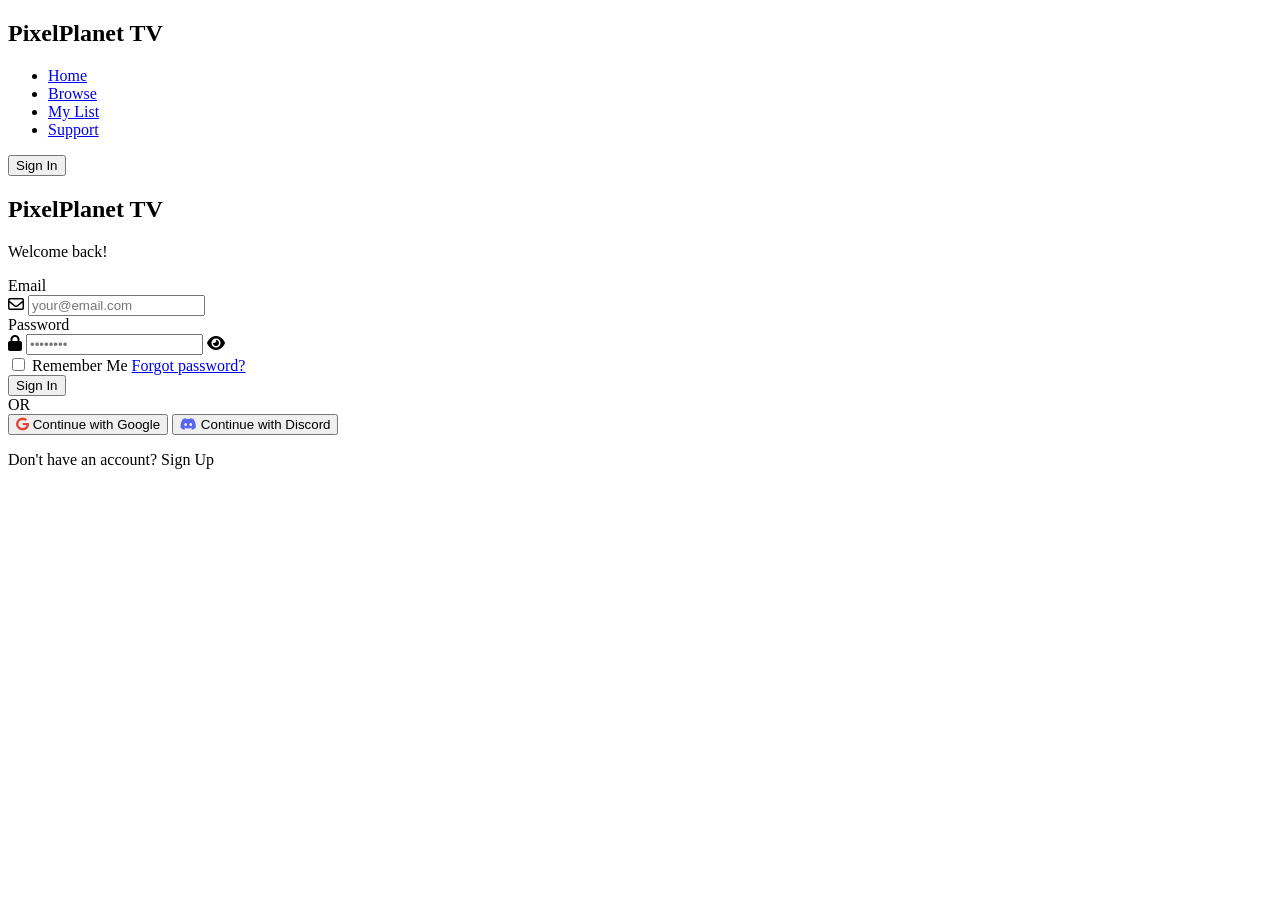
==== index.html @ cd32066d "Add initial index.html for authentication page Initial HTML structure for PixelPlanet TV authenticat" ====
<!DOCTYPE html>
<html lang="en">
<head>
    <meta charset="UTF-8">
    <meta name="viewport" content="width=device-width, initial-scale=1.0">
    <title>PixelPlanet TV - Stream Your World</title>
    <link rel="stylesheet" href="css/style.css">
    <link rel="stylesheet" href="css/auth.css">
    <!-- FontAwesome for Icons -->
    <link rel="stylesheet" href="https://cdnjs.cloudflare.com/ajax/libs/font-awesome/6.4.0/css/all.min.css">
</head>
<body class="dark-mode">
    <!-- Navigation Bar -->
    <nav class="navbar">
        <div class="logo-container">
            <h1 class="brand-logo">PixelPlanet <span>TV</span></h1>
        </div>
        <ul class="nav-links">
            <li><a href="#">Home</a></li>
            <li><a href="#">Browse</a></li>
            <li><a href="#">My List</a></li>
            <li><a href="#">Support</a></li>
        </ul>
        <button class="btn-primary pill-btn" id="navSignInBtn">Sign In</button>
    </nav>

    <!-- Main Authentication Container -->
    <main class="auth-wrapper">
        <div class="glass-card auth-card">
            <div class="card-header">
                <h2 class="brand-logo-large">PixelPlanet <span>TV</span></h2>
                <p id="authSubtitle">Welcome back!</p>
            </div>

            <form id="authForm" class="auth-form">
                <!-- Username (Hidden on Login) -->
                <div class="input-group signup-only" style="display: none;">
                    <label for="username">Username</label>
                    <div class="input-wrapper">
                        <i class="fa-solid fa-user"></i>
                        <input type="text" id="username" placeholder="Choose a username">
                    </div>
                </div>

                <!-- Email -->
                <div class="input-group">
                    <label for="email">Email</label>
                    <div class="input-wrapper">
                        <i class="fa-regular fa-envelope"></i>
                        <input type="email" id="email" placeholder="your@email.com" required>
                    </div>
                </div>

                <!-- Password -->
                <div class="input-group">
                    <label for="password">Password</label>
                    <div class="input-wrapper">
                        <i class="fa-solid fa-lock"></i>
                        <input type="password" id="password" placeholder="••••••••" required>
                        <i class="fa-solid fa-eye eye-icon" id="togglePassword"></i>
                    </div>
                </div>

                <!-- Confirm Password (Hidden on Login) -->
                <div class="input-group signup-only" style="display: none;">
                    <label for="confirmPassword">Confirm Password</label>
                    <div class="input-wrapper">
                        <i class="fa-solid fa-lock"></i>
                        <input type="password" id="confirmPassword" placeholder="••••••••">
                    </div>
                </div>

                <!-- Profile Picture (Hidden on Login) -->
                <div class="input-group signup-only" style="display: none;">
                    <label for="profilePic">Profile Picture</label>
                    <div class="input-wrapper file-wrapper">
                        <i class="fa-solid fa-image"></i>
                        <input type="file" id="profilePic" accept="image/png, image/jpeg">
                    </div>
                </div>

                <!-- Extra Options -->
                <div class="auth-options">
                    <label class="remember-me">
                        <input type="checkbox" id="rememberMe"> Remember Me
                    </label>
                    <a href="#" class="forgot-link login-only">Forgot password?</a>
                </div>

                <!-- Submit Button -->
                <button type="submit" class="btn-primary full-width" id="submitBtn">Sign In</button>
            </form>

            <div class="divider">
                <span>OR</span>
            </div>

            <!-- Social Logins -->
            <div class="social-login">
                <button class="btn-social">
                    <i class="fa-brands fa-google" style="color: #ea4335;"></i> Continue with Google
                </button>
                <button class="btn-social">
                    <i class="fa-brands fa-discord" style="color: #5865F2;"></i> Continue with Discord
                </button>
            </div>

            <!-- Toggle Auth State -->
            <div class="auth-footer">
                <p id="toggleText">Don't have an account? <span class="accent-link" id="toggleAuthMode">Sign Up</span></p>
            </div>
        </div>
    </main>

    <script src="js/auth.js"></script>
</body>
</html>
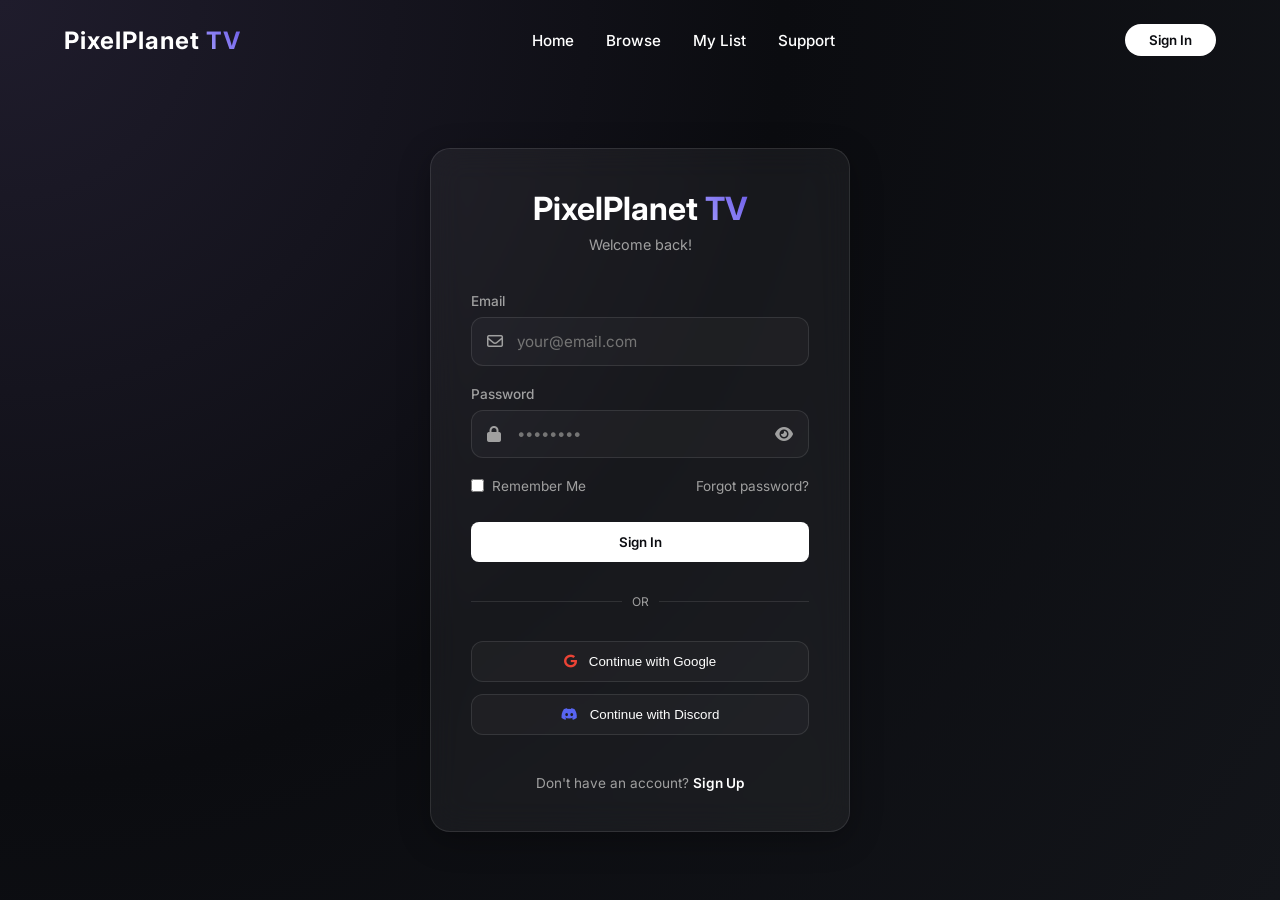
==== commit bdc61744: "Update index.html" ====
--- a/index.html
+++ b/index.html
@@ -111,6 +111,7 @@
             </div>
         </div>
     </main>
+    
 
     <script src="js/auth.js"></script>
 </body>
--- a/css/style.css
+++ b/css/style.css
@@ -0,0 +1,124 @@
+/* Google Fonts */
+@import url('https://fonts.googleapis.com/css2?family=Inter:wght@300;400;500;600;700&display=swap');
+
+:root {
+    /* Dark Mode Defaults */
+    --bg-color: #0b0c10;
+    --bg-gradient: radial-gradient(circle at top left, #1f1c2c, #0b0c10, #13151a);
+    --text-primary: #ffffff;
+    --text-secondary: #a0a0a0;
+    --accent-color: #6c5ce7;
+    --accent-hover: #5b4bc4;
+    --glass-bg: rgba(255, 255, 255, 0.05);
+    --glass-border: rgba(255, 255, 255, 0.1);
+    --input-bg: rgba(255, 255, 255, 0.03);
+    --font-main: 'Inter', sans-serif;
+    --border-radius: 12px;
+    --transition: all 0.3s cubic-bezier(0.25, 0.8, 0.25, 1);
+}
+
+/* Light Mode Variables (Will be toggled via JS later) */
+.light-mode {
+    --bg-color: #f4f4f9;
+    --bg-gradient: radial-gradient(circle at top left, #e0e0e0, #f4f4f9, #ffffff);
+    --text-primary: #121212;
+    --text-secondary: #555555;
+    --glass-bg: rgba(0, 0, 0, 0.05);
+    --glass-border: rgba(0, 0, 0, 0.1);
+    --input-bg: rgba(0, 0, 0, 0.03);
+}
+
+* {
+    margin: 0;
+    padding: 0;
+    box-sizing: border-box;
+}
+
+body {
+    font-family: var(--font-main);
+    background: var(--bg-gradient);
+    background-color: var(--bg-color);
+    color: var(--text-primary);
+    min-height: 100vh;
+    display: flex;
+    flex-direction: column;
+    overflow-x: hidden;
+}
+
+/* Typography & Branding */
+.brand-logo {
+    font-size: 1.5rem;
+    font-weight: 700;
+    letter-spacing: 1px;
+}
+
+.brand-logo span, .brand-logo-large span {
+    background: linear-gradient(45deg, #a29bfe, var(--accent-color));
+    -webkit-background-clip: text;
+    -webkit-text-fill-color: transparent;
+}
+
+/* Global Navigation */
+.navbar {
+    display: flex;
+    justify-content: space-between;
+    align-items: center;
+    padding: 1.5rem 4rem;
+    background: transparent;
+}
+
+.nav-links {
+    display: flex;
+    gap: 2rem;
+    list-style: none;
+}
+
+.nav-links a {
+    color: var(--text-primary);
+    text-decoration: none;
+    font-weight: 500;
+    font-size: 0.95rem;
+    transition: var(--transition);
+}
+
+.nav-links a:hover {
+    color: var(--accent-color);
+}
+
+/* Buttons */
+.btn-primary {
+    background-color: var(--text-primary);
+    color: var(--bg-color);
+    border: none;
+    padding: 0.75rem 1.5rem;
+    border-radius: 8px;
+    font-weight: 600;
+    font-family: inherit;
+    cursor: pointer;
+    transition: var(--transition);
+}
+
+.btn-primary:hover {
+    transform: translateY(-2px);
+    box-shadow: 0 5px 15px rgba(255,255,255,0.2);
+}
+
+.pill-btn {
+    border-radius: 50px;
+    padding: 0.5rem 1.5rem;
+}
+
+/* Utilities */
+.glass-card {
+    background: var(--glass-bg);
+    backdrop-filter: blur(16px);
+    -webkit-backdrop-filter: blur(16px);
+    border: 1px solid var(--glass-border);
+    border-radius: 20px;
+    box-shadow: 0 8px 32px rgba(0, 0, 0, 0.3);
+}
+
+@media (max-width: 768px) {
+    .nav-links { display: none; }
+    .navbar { padding: 1rem 1.5rem; }
+}
--- a/css/auth.css
+++ b/css/auth.css
@@ -0,0 +1,184 @@
+.auth-wrapper {
+    flex: 1;
+    display: flex;
+    justify-content: center;
+    align-items: center;
+    padding: 2rem;
+}
+
+.auth-card {
+    width: 100%;
+    max-width: 420px;
+    padding: 2.5rem;
+    display: flex;
+    flex-direction: column;
+    gap: 1.5rem;
+    animation: fadeIn 0.5s ease-out forwards;
+}
+
+@keyframes fadeIn {
+    from { opacity: 0; transform: translateY(20px); }
+    to { opacity: 1; transform: translateY(0); }
+}
+
+.card-header {
+    text-align: center;
+    margin-bottom: 1rem;
+}
+
+.brand-logo-large {
+    font-size: 2rem;
+    font-weight: 700;
+    margin-bottom: 0.5rem;
+}
+
+.card-header p {
+    color: var(--text-secondary);
+    font-size: 0.9rem;
+}
+
+/* Forms and Inputs */
+.auth-form {
+    display: flex;
+    flex-direction: column;
+    gap: 1.25rem;
+}
+
+.input-group label {
+    display: block;
+    font-size: 0.85rem;
+    font-weight: 500;
+    margin-bottom: 0.5rem;
+    color: var(--text-secondary);
+}
+
+.input-wrapper {
+    position: relative;
+    display: flex;
+    align-items: center;
+}
+
+.input-wrapper i {
+    position: absolute;
+    left: 1rem;
+    color: var(--text-secondary);
+    font-size: 1rem;
+}
+
+.input-wrapper input {
+    width: 100%;
+    padding: 0.85rem 1rem 0.85rem 2.8rem;
+    background: var(--input-bg);
+    border: 1px solid var(--glass-border);
+    border-radius: var(--border-radius);
+    color: var(--text-primary);
+    font-family: inherit;
+    font-size: 0.95rem;
+    outline: none;
+    transition: var(--transition);
+}
+
+.input-wrapper input:focus {
+    border-color: var(--accent-color);
+    background: rgba(255, 255, 255, 0.08);
+}
+
+.eye-icon {
+    left: auto !important;
+    right: 1rem;
+    cursor: pointer;
+    transition: var(--transition);
+}
+
+.eye-icon:hover {
+    color: var(--text-primary);
+}
+
+/* Extras */
+.auth-options {
+    display: flex;
+    justify-content: space-between;
+    align-items: center;
+    font-size: 0.85rem;
+}
+
+.remember-me {
+    display: flex;
+    align-items: center;
+    gap: 0.5rem;
+    cursor: pointer;
+    color: var(--text-secondary);
+}
+
+.forgot-link {
+    color: var(--text-secondary);
+    text-decoration: none;
+    transition: var(--transition);
+}
+
+.forgot-link:hover {
+    color: var(--text-primary);
+}
+
+.full-width {
+    width: 100%;
+    margin-top: 0.5rem;
+}
+
+/* Dividers & Social */
+.divider {
+    display: flex;
+    align-items: center;
+    text-align: center;
+    color: var(--text-secondary);
+    font-size: 0.75rem;
+    margin: 0.5rem 0;
+}
+
+.divider::before, .divider::after {
+    content: '';
+    flex: 1;
+    border-bottom: 1px solid var(--glass-border);
+}
+
+.divider span {
+    padding: 0 10px;
+}
+
+.social-login {
+    display: flex;
+    flex-direction: column;
+    gap: 0.75rem;
+}
+
+.btn-social {
+    background: var(--input-bg);
+    border: 1px solid var(--glass-border);
+    color: var(--text-primary);
+    padding: 0.75rem;
+    border-radius: var(--border-radius);
+    display: flex;
+    justify-content: center;
+    align-items: center;
+    gap: 0.75rem;
+    font-weight: 500;
+    cursor: pointer;
+    transition: var(--transition);
+}
+
+.btn-social:hover {
+    background: rgba(255, 255, 255, 0.1);
+}
+
+.auth-footer {
+    text-align: center;
+    font-size: 0.85rem;
+    color: var(--text-secondary);
+    margin-top: 1rem;
+}
+
+.accent-link {
+    color: var(--text-primary);
+    font-weight: 600;
+    cursor: pointer;
+}
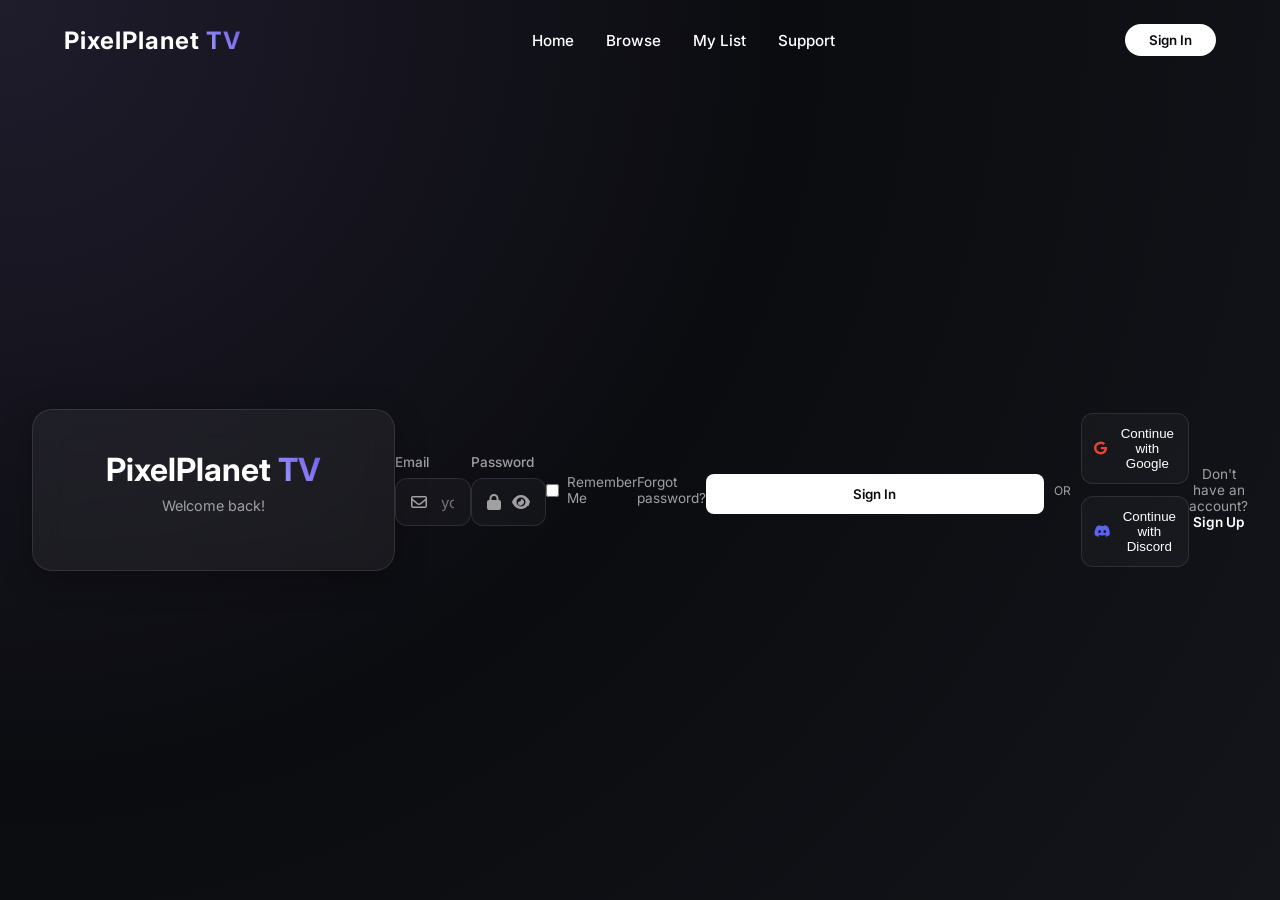
==== commit 4e2d651f: "Update signup form with username privacy note Added a note about username privacy in the signup form" ====
--- a/index.html
+++ b/index.html
@@ -32,14 +32,15 @@
                 <p id="authSubtitle">Welcome back!</p>
             </div>
 
-            <form id="authForm" class="auth-form">
-                <!-- Username (Hidden on Login) -->
+         <!-- Username (Hidden on Login) -->
                 <div class="input-group signup-only" style="display: none;">
                     <label for="username">Username</label>
                     <div class="input-wrapper">
                         <i class="fa-solid fa-user"></i>
                         <input type="text" id="username" placeholder="Choose a username">
                     </div>
+                    <p style="font-size: 0.75rem; color: var(--text-secondary); margin-top: 0.4rem;">We will never ask for your real name!</p>
+                </div>
                 </div>
 
                 <!-- Email -->
@@ -113,6 +114,7 @@
     </main>
     
 
+<script src="js/nav.js"></script>
     <script src="js/auth.js"></script>
 </body>
 </html>
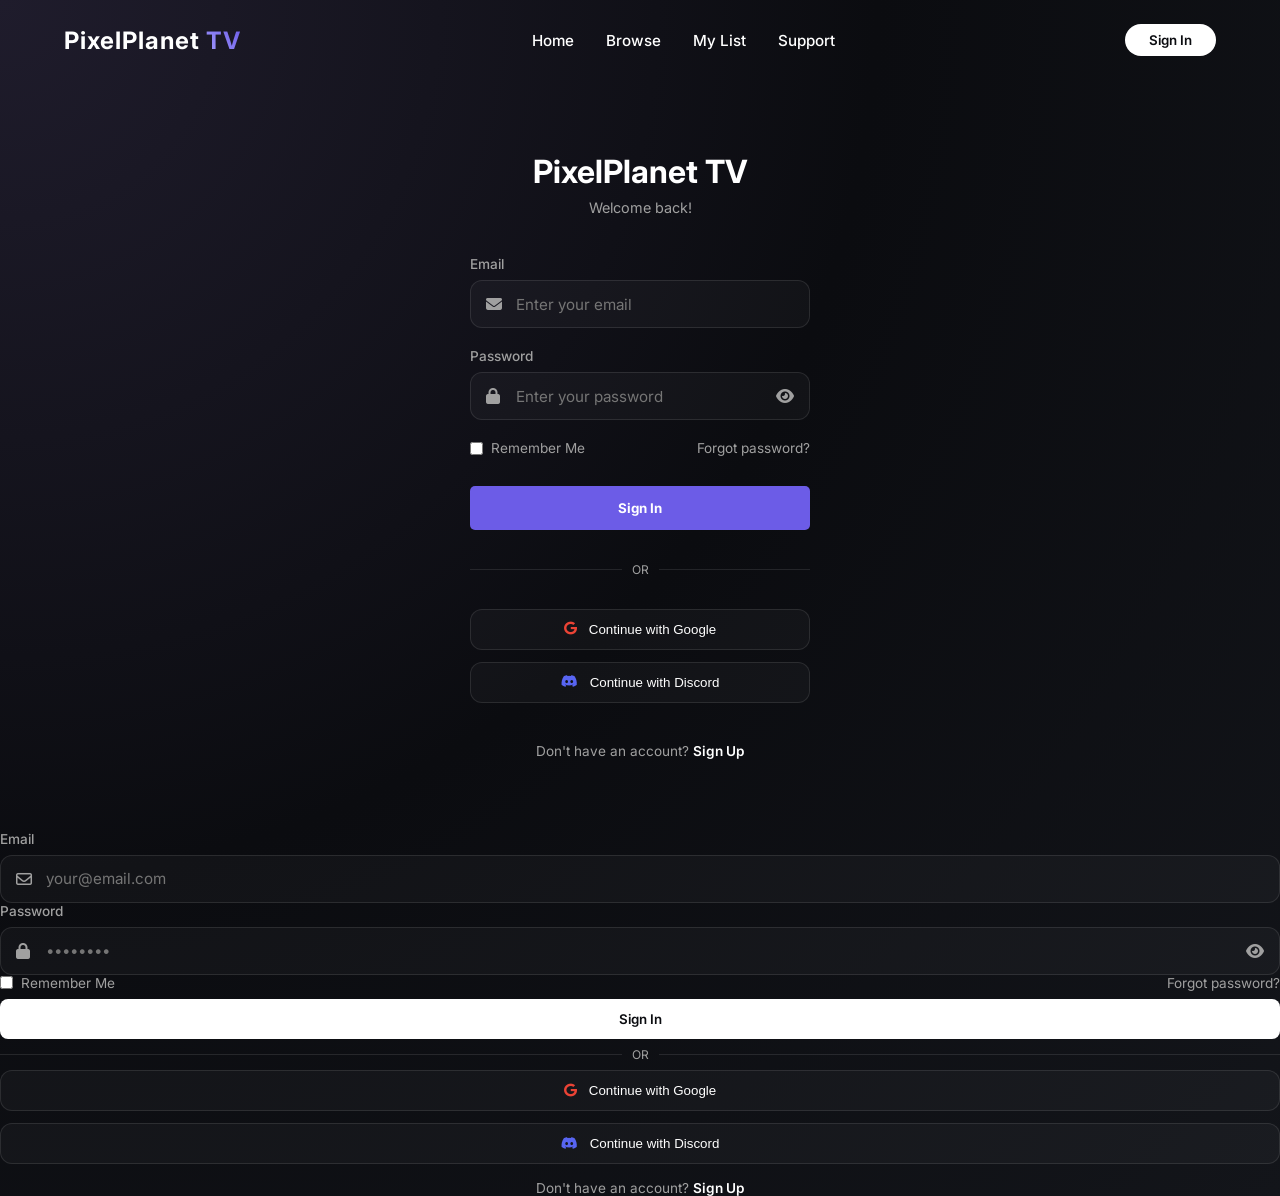
==== commit 6546ff32: "Refactor authentication form layout and structure" ====
--- a/index.html
+++ b/index.html
@@ -25,12 +25,80 @@
     </nav>
 
     <!-- Main Authentication Container -->
-    <main class="auth-wrapper">
-        <div class="glass-card auth-card">
-            <div class="card-header">
-                <h2 class="brand-logo-large">PixelPlanet <span>TV</span></h2>
-                <p id="authSubtitle">Welcome back!</p>
+   <div class="auth-wrapper">
+    <div class="auth-card">
+        <div class="card-header">
+            <h1 class="brand-logo-large">PixelPlanet TV</h1>
+            <p id="authSubtitle">Welcome back!</p>
+        </div>
+
+        <form id="authForm" class="auth-form">
+            <!-- Username (Sign Up Only) -->
+            <div class="input-group signup-only" style="display: none;">
+                <label for="username">Username</label>
+                <div class="input-wrapper">
+                    <i class="fa-solid fa-user"></i>
+                    <input type="text" id="username" placeholder="Choose a username">
+                </div>
+                <p style="font-size: 0.75rem; color: var(--text-secondary); margin-top: 0.4rem;">We will never ask for your real name!</p>
             </div>
+
+            <!-- Email (Both) -->
+            <div class="input-group">
+                <label for="email">Email</label>
+                <div class="input-wrapper">
+                    <i class="fa-solid fa-envelope"></i>
+                    <input type="email" id="email" placeholder="Enter your email" required>
+                </div>
+            </div>
+
+            <!-- Password (Both) -->
+            <div class="input-group">
+                <label for="password">Password</label>
+                <div class="input-wrapper">
+                    <i class="fa-solid fa-lock"></i>
+                    <input type="password" id="password" placeholder="Enter your password" required>
+                    <i class="fa-solid fa-eye eye-icon" id="togglePassword"></i>
+                </div>
+            </div>
+
+            <!-- Confirm Password (Sign Up Only) -->
+            <div class="input-group signup-only" style="display: none;">
+                <label for="confirmPassword">Confirm Password</label>
+                <div class="input-wrapper">
+                    <i class="fa-solid fa-lock"></i>
+                    <input type="password" id="confirmPassword" placeholder="Confirm your password">
+                </div>
+            </div>
+
+            <!-- Remember Me / Forgot Password (Login Only) -->
+            <div class="auth-options login-only">
+                <label class="remember-me">
+                    <input type="checkbox" id="rememberMe"> Remember Me
+                </label>
+                <a href="#" class="forgot-link">Forgot password?</a>
+            </div>
+
+            <button type="submit" id="submitBtn" class="btn-primary full-width" style="padding: 0.85rem; background: var(--accent-color); border: none; border-radius: 5px; color: white; cursor: pointer; font-weight: bold; margin-top: 10px;">Sign In</button>
+        </form>
+
+        <div class="divider">
+            <span>OR</span>
+        </div>
+
+        <div class="social-login">
+            <button class="btn-social">
+                <i class="fa-brands fa-google" style="color: #ea4335;"></i> Continue with Google
+            </button>
+            <button class="btn-social">
+                <i class="fa-brands fa-discord" style="color: #5865F2;"></i> Continue with Discord
+            </button>
+        </div>
+
+        <!-- Keep this exact formatting on one line for the JS to work properly -->
+        <div class="auth-footer" id="toggleText">Don't have an account? <span class="accent-link" id="toggleAuthMode">Sign Up</span></div>
+    </div>
+</div>
 
          <!-- Username (Hidden on Login) -->
                 <div class="input-group signup-only" style="display: none;">
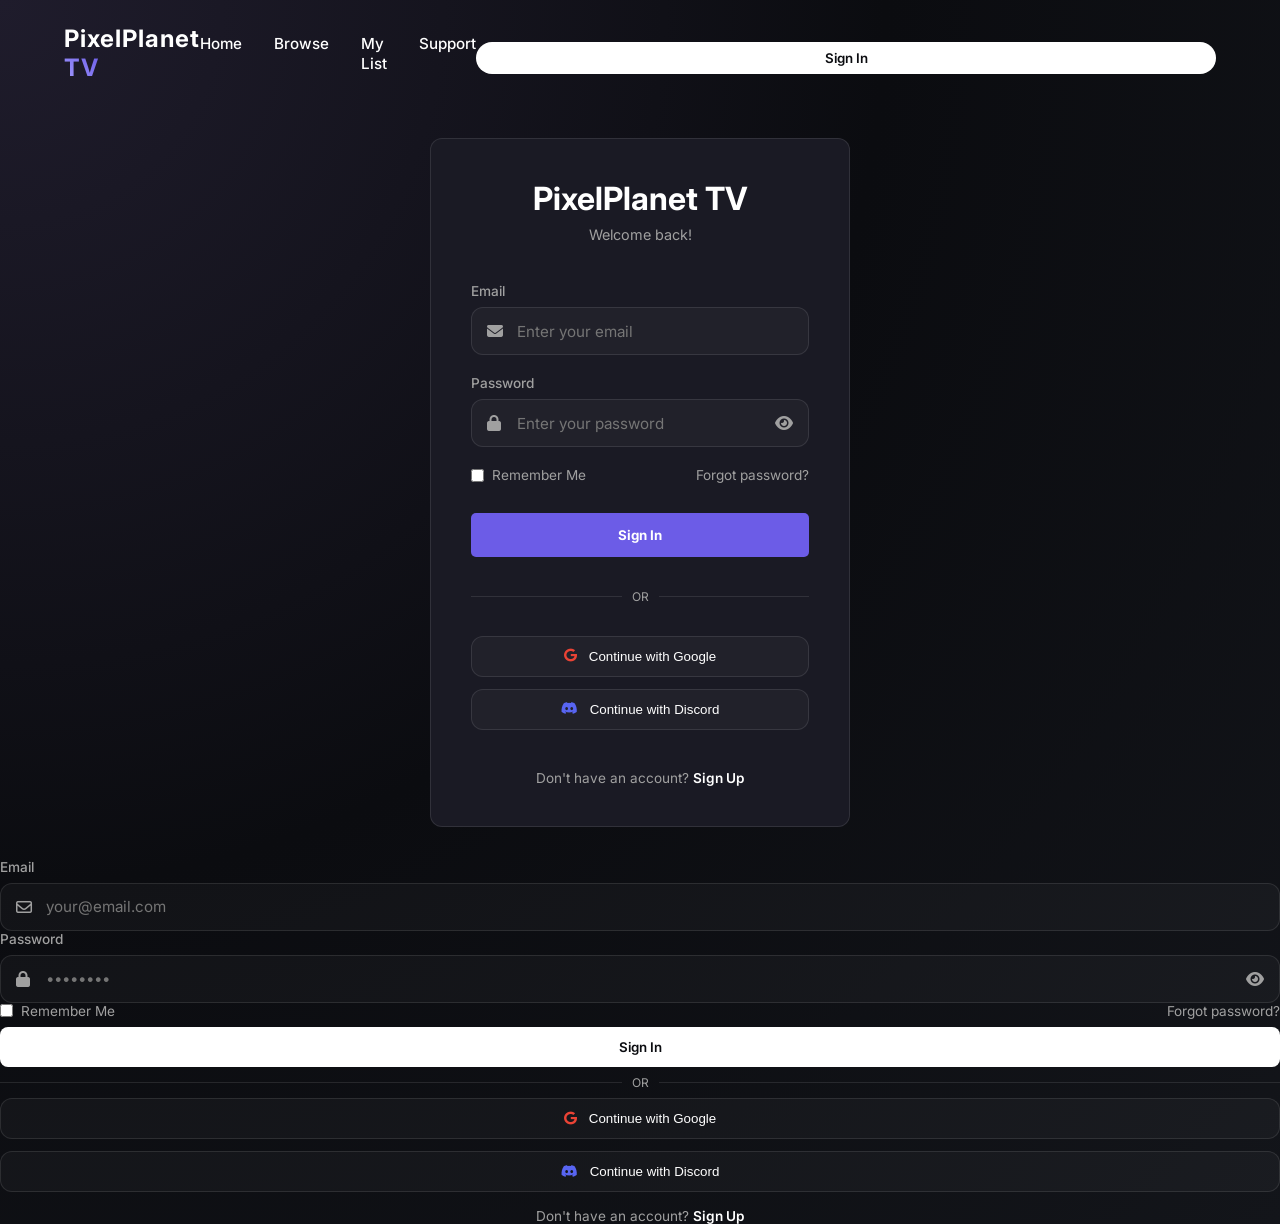
==== commit df3488cd: "Add forced styles for authentication layout Added styles to improve layout for authentication compon" ====
--- a/index.html
+++ b/index.html
@@ -1,6 +1,94 @@
 <!DOCTYPE html>
 <html lang="en">
 <head>
+    <!-- FORCED AUTH STYLES TO FIX SQUASHED LAYOUT -->
+    <style>
+        .auth-wrapper {
+            display: flex;
+            justify-content: center;
+            align-items: center;
+            padding: 4rem 2rem;
+            width: 100%;
+        }
+        .auth-card {
+            width: 100%;
+            max-width: 420px;
+            padding: 2.5rem;
+            background: #1a1a24;
+            border: 1px solid rgba(255, 255, 255, 0.1);
+            border-radius: 12px;
+            display: flex !important;
+            flex-direction: column !important; /* Forces vertical stacking */
+            gap: 1.5rem;
+        }
+        .auth-form {
+            display: flex !important;
+            flex-direction: column !important; /* Forces inputs to stack */
+            gap: 1.25rem;
+        }
+        .social-login {
+            display: flex !important;
+            flex-direction: column !important; /* Forces buttons to stack */
+            gap: 0.75rem;
+        }
+        .input-group label {
+            display: block;
+            margin-bottom: 0.5rem;
+            color: #a0a0b0;
+            font-size: 0.85rem;
+        }
+        .input-wrapper {
+            position: relative;
+            display: flex;
+            align-items: center;
+        }
+        .input-wrapper i {
+            position: absolute;
+            left: 1rem;
+            color: #a0a0b0;
+        }
+        .input-wrapper input {
+            width: 100%;
+            padding: 0.85rem 1rem 0.85rem 2.8rem;
+            background: #252530;
+            border: 1px solid rgba(255, 255, 255, 0.1);
+            border-radius: 6px;
+            color: white;
+            box-sizing: border-box;
+        }
+        .btn-primary {
+            background: #6c5ce7;
+            color: white;
+            border: none;
+            padding: 1rem;
+            border-radius: 6px;
+            font-weight: bold;
+            cursor: pointer;
+            width: 100%;
+            margin-top: 10px;
+        }
+        .btn-social {
+            background: #252530;
+            border: 1px solid rgba(255, 255, 255, 0.1);
+            color: white;
+            padding: 0.75rem;
+            border-radius: 6px;
+            display: flex;
+            justify-content: center;
+            align-items: center;
+            gap: 10px;
+            cursor: pointer;
+        }
+        .auth-footer {
+            text-align: center;
+            font-size: 0.85rem;
+            color: #a0a0b0;
+        }
+        .accent-link {
+            color: #6c5ce7;
+            cursor: pointer;
+        }
+    </style>
     <meta charset="UTF-8">
     <meta name="viewport" content="width=device-width, initial-scale=1.0">
     <title>PixelPlanet TV - Stream Your World</title>
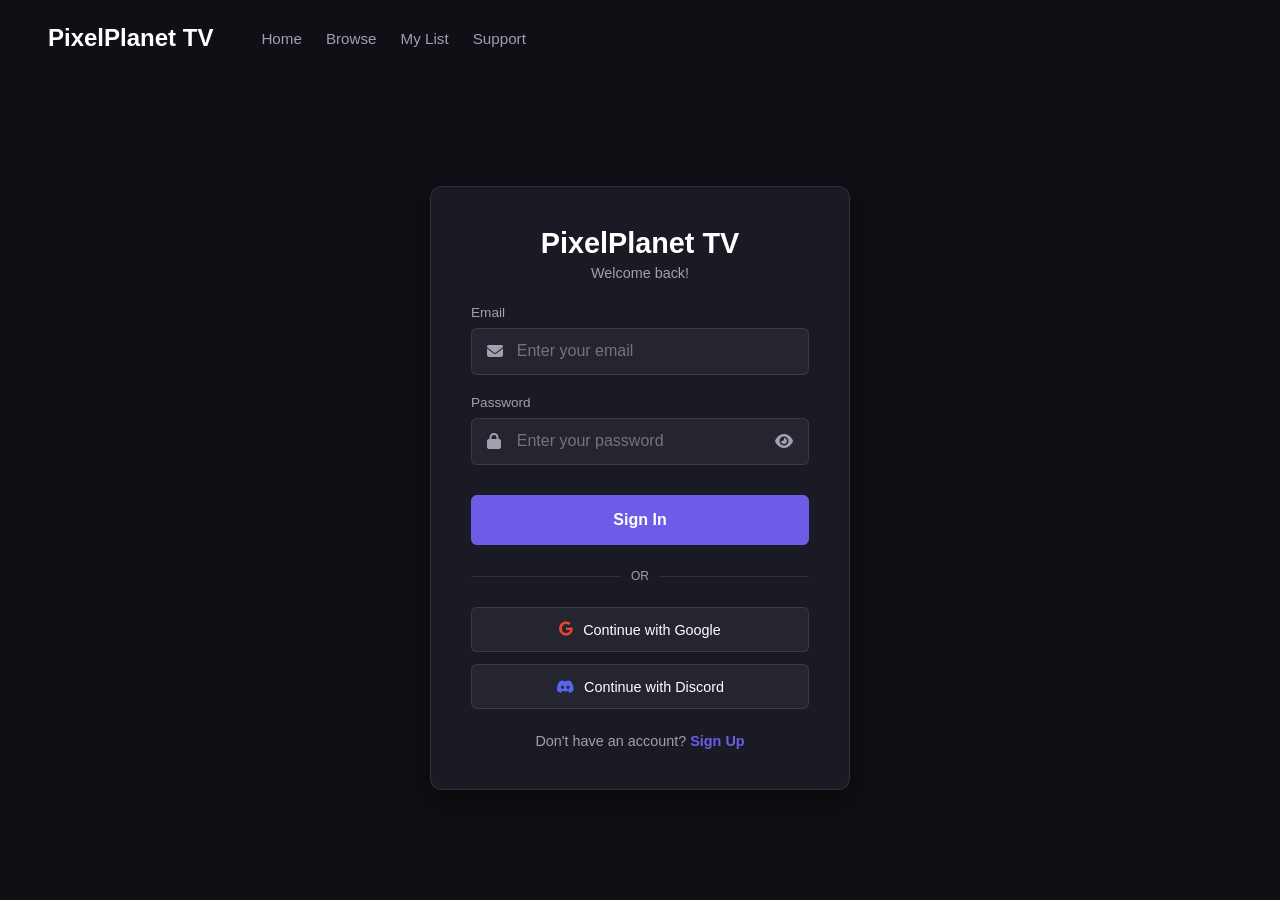
==== commit f27f0519: "Update index.html" ====
--- a/index.html
+++ b/index.html
@@ -1,14 +1,56 @@
 <!DOCTYPE html>
 <html lang="en">
 <head>
-    <!-- FORCED AUTH STYLES TO FIX SQUASHED LAYOUT -->
+    <meta charset="UTF-8">
+    <meta name="viewport" content="width=device-width, initial-scale=1.0">
+    <title>PixelPlanet TV - Login</title>
+    <link rel="stylesheet" href="https://cdnjs.cloudflare.com/ajax/libs/font-awesome/6.4.0/css/all.min.css">
     <style>
+        /* Base Reset */
+        * { margin: 0; padding: 0; box-sizing: border-box; }
+        body { 
+            background-color: #0f0f16; 
+            color: white; 
+            font-family: 'Segoe UI', Roboto, Helvetica, Arial, sans-serif; 
+            display: flex; 
+            flex-direction: column; 
+            min-height: 100vh;
+        }
+
+        /* Fixed Navbar */
+        .topbar {
+            display: flex;
+            justify-content: space-between;
+            align-items: center;
+            padding: 1.5rem 3rem;
+            background: transparent;
+        }
+        .nav-left {
+            display: flex;
+            align-items: center;
+            gap: 3rem; /* Spaces logo from links */
+        }
+        .nav-left h2 { color: white; font-weight: bold; }
+        .nav-links {
+            display: flex;
+            gap: 1.5rem; /* Spaces out the tabs */
+        }
+        .nav-links a {
+            color: #a0a0b0;
+            text-decoration: none;
+            font-size: 0.95rem;
+            font-weight: 500;
+            transition: color 0.2s;
+        }
+        .nav-links a:hover { color: white; }
+
+        /* Auth Card Layout */
         .auth-wrapper {
+            flex: 1;
             display: flex;
             justify-content: center;
             align-items: center;
-            padding: 4rem 2rem;
-            width: 100%;
+            padding: 2rem;
         }
         .auth-card {
             width: 100%;
@@ -17,19 +59,15 @@
             background: #1a1a24;
             border: 1px solid rgba(255, 255, 255, 0.1);
             border-radius: 12px;
-            display: flex !important;
-            flex-direction: column !important; /* Forces vertical stacking */
+            display: flex;
+            flex-direction: column;
             gap: 1.5rem;
+            box-shadow: 0 10px 30px rgba(0,0,0,0.5);
         }
         .auth-form {
-            display: flex !important;
-            flex-direction: column !important; /* Forces inputs to stack */
+            display: flex;
+            flex-direction: column;
             gap: 1.25rem;
-        }
-        .social-login {
-            display: flex !important;
-            flex-direction: column !important; /* Forces buttons to stack */
-            gap: 0.75rem;
         }
         .input-group label {
             display: block;
@@ -42,7 +80,7 @@
             display: flex;
             align-items: center;
         }
-        .input-wrapper i {
+        .input-wrapper i.fa-solid:not(.eye-icon) {
             position: absolute;
             left: 1rem;
             color: #a0a0b0;
@@ -54,8 +92,20 @@
             border: 1px solid rgba(255, 255, 255, 0.1);
             border-radius: 6px;
             color: white;
-            box-sizing: border-box;
-        }
+            font-size: 1rem;
+            outline: none;
+        }
+        .input-wrapper input:focus {
+            border-color: #6c5ce7;
+        }
+        .eye-icon {
+            position: absolute;
+            right: 1rem;
+            color: #a0a0b0;
+            cursor: pointer;
+        }
+        
+        /* Buttons */
         .btn-primary {
             background: #6c5ce7;
             color: white;
@@ -63,196 +113,121 @@
             padding: 1rem;
             border-radius: 6px;
             font-weight: bold;
+            font-size: 1rem;
             cursor: pointer;
             width: 100%;
             margin-top: 10px;
+            transition: background 0.2s;
+        }
+        .btn-primary:hover { background: #5a4bcf; }
+        
+        .social-login {
+            display: flex;
+            flex-direction: column;
+            gap: 0.75rem;
         }
         .btn-social {
             background: #252530;
             border: 1px solid rgba(255, 255, 255, 0.1);
             color: white;
-            padding: 0.75rem;
+            padding: 0.85rem;
             border-radius: 6px;
             display: flex;
             justify-content: center;
             align-items: center;
             gap: 10px;
             cursor: pointer;
-        }
+            font-size: 0.9rem;
+            transition: background 0.2s;
+        }
+        .btn-social:hover { background: #2f2f3d; }
+
+        /* Extras */
+        .divider {
+            display: flex;
+            align-items: center;
+            text-align: center;
+            color: #a0a0b0;
+            font-size: 0.75rem;
+        }
+        .divider::before, .divider::after {
+            content: '';
+            flex: 1;
+            border-bottom: 1px solid rgba(255,255,255,0.1);
+        }
+        .divider span { padding: 0 10px; }
+        
         .auth-footer {
             text-align: center;
-            font-size: 0.85rem;
+            font-size: 0.9rem;
             color: #a0a0b0;
         }
         .accent-link {
             color: #6c5ce7;
             cursor: pointer;
+            font-weight: bold;
         }
     </style>
-    <meta charset="UTF-8">
-    <meta name="viewport" content="width=device-width, initial-scale=1.0">
-    <title>PixelPlanet TV - Stream Your World</title>
-    <link rel="stylesheet" href="css/style.css">
-    <link rel="stylesheet" href="css/auth.css">
-    <!-- FontAwesome for Icons -->
-    <link rel="stylesheet" href="https://cdnjs.cloudflare.com/ajax/libs/font-awesome/6.4.0/css/all.min.css">
 </head>
-<body class="dark-mode">
-    <!-- Navigation Bar -->
-    <nav class="navbar">
-        <div class="logo-container">
-            <h1 class="brand-logo">PixelPlanet <span>TV</span></h1>
+<body>
+
+    <!-- Fixed Navbar -->
+    <nav class="topbar">
+        <div class="nav-left">
+            <h2>PixelPlanet TV</h2>
+            <div class="nav-links">
+                <a href="#">Home</a>
+                <a href="#">Browse</a>
+                <a href="#">My List</a>
+                <a href="#">Support</a>
+            </div>
         </div>
-        <ul class="nav-links">
-            <li><a href="#">Home</a></li>
-            <li><a href="#">Browse</a></li>
-            <li><a href="#">My List</a></li>
-            <li><a href="#">Support</a></li>
-        </ul>
-        <button class="btn-primary pill-btn" id="navSignInBtn">Sign In</button>
     </nav>
 
-    <!-- Main Authentication Container -->
-   <div class="auth-wrapper">
-    <div class="auth-card">
-        <div class="card-header">
-            <h1 class="brand-logo-large">PixelPlanet TV</h1>
-            <p id="authSubtitle">Welcome back!</p>
-        </div>
-
-        <form id="authForm" class="auth-form">
-            <!-- Username (Sign Up Only) -->
-            <div class="input-group signup-only" style="display: none;">
-                <label for="username">Username</label>
-                <div class="input-wrapper">
-                    <i class="fa-solid fa-user"></i>
-                    <input type="text" id="username" placeholder="Choose a username">
-                </div>
-                <p style="font-size: 0.75rem; color: var(--text-secondary); margin-top: 0.4rem;">We will never ask for your real name!</p>
-            </div>
-
-            <!-- Email (Both) -->
-            <div class="input-group">
-                <label for="email">Email</label>
-                <div class="input-wrapper">
-                    <i class="fa-solid fa-envelope"></i>
-                    <input type="email" id="email" placeholder="Enter your email" required>
-                </div>
-            </div>
-
-            <!-- Password (Both) -->
-            <div class="input-group">
-                <label for="password">Password</label>
-                <div class="input-wrapper">
-                    <i class="fa-solid fa-lock"></i>
-                    <input type="password" id="password" placeholder="Enter your password" required>
-                    <i class="fa-solid fa-eye eye-icon" id="togglePassword"></i>
-                </div>
-            </div>
-
-            <!-- Confirm Password (Sign Up Only) -->
-            <div class="input-group signup-only" style="display: none;">
-                <label for="confirmPassword">Confirm Password</label>
-                <div class="input-wrapper">
-                    <i class="fa-solid fa-lock"></i>
-                    <input type="password" id="confirmPassword" placeholder="Confirm your password">
-                </div>
-            </div>
-
-            <!-- Remember Me / Forgot Password (Login Only) -->
-            <div class="auth-options login-only">
-                <label class="remember-me">
-                    <input type="checkbox" id="rememberMe"> Remember Me
-                </label>
-                <a href="#" class="forgot-link">Forgot password?</a>
-            </div>
-
-            <button type="submit" id="submitBtn" class="btn-primary full-width" style="padding: 0.85rem; background: var(--accent-color); border: none; border-radius: 5px; color: white; cursor: pointer; font-weight: bold; margin-top: 10px;">Sign In</button>
-        </form>
-
-        <div class="divider">
-            <span>OR</span>
-        </div>
-
-        <div class="social-login">
-            <button class="btn-social">
-                <i class="fa-brands fa-google" style="color: #ea4335;"></i> Continue with Google
-            </button>
-            <button class="btn-social">
-                <i class="fa-brands fa-discord" style="color: #5865F2;"></i> Continue with Discord
-            </button>
-        </div>
-
-        <!-- Keep this exact formatting on one line for the JS to work properly -->
-        <div class="auth-footer" id="toggleText">Don't have an account? <span class="accent-link" id="toggleAuthMode">Sign Up</span></div>
-    </div>
-</div>
-
-         <!-- Username (Hidden on Login) -->
+    <!-- Cleaned up Auth Wrapper -->
+    <div class="auth-wrapper">
+        <div class="auth-card">
+            <div style="text-align: center;">
+                <h1 style="margin-bottom: 5px; font-size: 1.8rem;">PixelPlanet TV</h1>
+                <p id="authSubtitle" style="color: #a0a0b0; font-size: 0.9rem;">Welcome back!</p>
+            </div>
+
+            <form id="authForm" class="auth-form">
+                <!-- Username (Hidden by default) -->
                 <div class="input-group signup-only" style="display: none;">
-                    <label for="username">Username</label>
+                    <label>Username</label>
                     <div class="input-wrapper">
                         <i class="fa-solid fa-user"></i>
                         <input type="text" id="username" placeholder="Choose a username">
                     </div>
-                    <p style="font-size: 0.75rem; color: var(--text-secondary); margin-top: 0.4rem;">We will never ask for your real name!</p>
-                </div>
                 </div>
 
                 <!-- Email -->
                 <div class="input-group">
-                    <label for="email">Email</label>
+                    <label>Email</label>
                     <div class="input-wrapper">
-                        <i class="fa-regular fa-envelope"></i>
-                        <input type="email" id="email" placeholder="your@email.com" required>
+                        <i class="fa-solid fa-envelope"></i>
+                        <input type="email" id="email" placeholder="Enter your email" required>
                     </div>
                 </div>
 
                 <!-- Password -->
                 <div class="input-group">
-                    <label for="password">Password</label>
+                    <label>Password</label>
                     <div class="input-wrapper">
                         <i class="fa-solid fa-lock"></i>
-                        <input type="password" id="password" placeholder="••••••••" required>
+                        <input type="password" id="password" placeholder="Enter your password" required>
                         <i class="fa-solid fa-eye eye-icon" id="togglePassword"></i>
                     </div>
                 </div>
 
-                <!-- Confirm Password (Hidden on Login) -->
-                <div class="input-group signup-only" style="display: none;">
-                    <label for="confirmPassword">Confirm Password</label>
-                    <div class="input-wrapper">
-                        <i class="fa-solid fa-lock"></i>
-                        <input type="password" id="confirmPassword" placeholder="••••••••">
-                    </div>
-                </div>
-
-                <!-- Profile Picture (Hidden on Login) -->
-                <div class="input-group signup-only" style="display: none;">
-                    <label for="profilePic">Profile Picture</label>
-                    <div class="input-wrapper file-wrapper">
-                        <i class="fa-solid fa-image"></i>
-                        <input type="file" id="profilePic" accept="image/png, image/jpeg">
-                    </div>
-                </div>
-
-                <!-- Extra Options -->
-                <div class="auth-options">
-                    <label class="remember-me">
-                        <input type="checkbox" id="rememberMe"> Remember Me
-                    </label>
-                    <a href="#" class="forgot-link login-only">Forgot password?</a>
-                </div>
-
-                <!-- Submit Button -->
-                <button type="submit" class="btn-primary full-width" id="submitBtn">Sign In</button>
+                <button type="submit" id="submitBtn" class="btn-primary">Sign In</button>
             </form>
 
             <div class="divider">
                 <span>OR</span>
             </div>
 
-            <!-- Social Logins -->
             <div class="social-login">
                 <button class="btn-social">
                     <i class="fa-brands fa-google" style="color: #ea4335;"></i> Continue with Google
@@ -262,15 +237,13 @@
                 </button>
             </div>
 
-            <!-- Toggle Auth State -->
-            <div class="auth-footer">
-                <p id="toggleText">Don't have an account? <span class="accent-link" id="toggleAuthMode">Sign Up</span></p>
+            <div class="auth-footer" id="toggleText">
+                Don't have an account? <span class="accent-link" id="toggleAuthMode">Sign Up</span>
             </div>
         </div>
-    </main>
-    
-
-<script src="js/nav.js"></script>
+    </div>
+
+    <!-- Script that makes it all work -->
     <script src="js/auth.js"></script>
 </body>
 </html>
